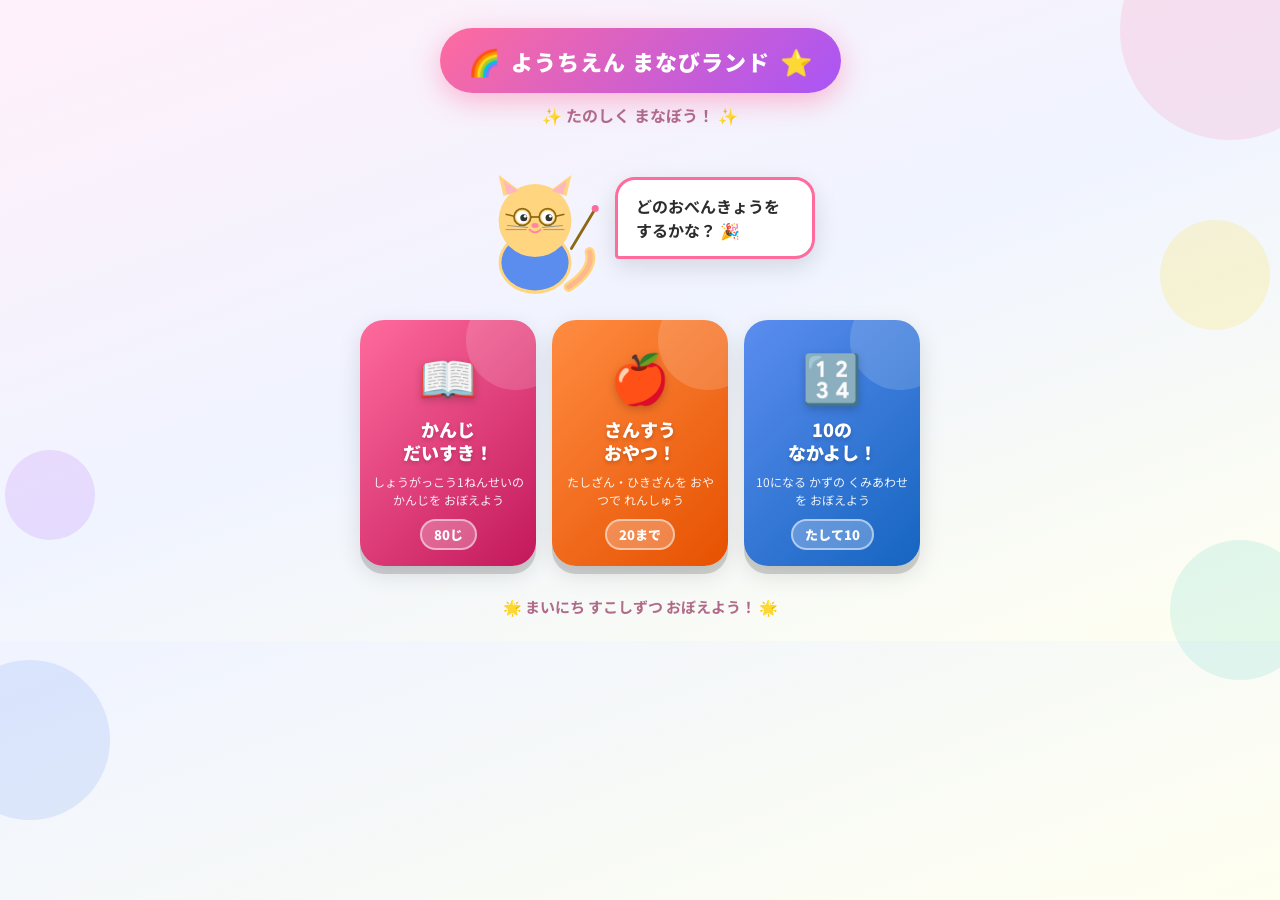
==== index.html @ 972ae527 "feat: 幼稚園向け学習アプリ統合版「まなびランド」を構築 メインハブ（index.html）から3つのサブアプリをシームレスに統合。 新しいアプリの追加はフォルダ作成+メニューにカード追加だけで完" ====
<!DOCTYPE html>
<html lang="ja">
<head>
  <meta charset="UTF-8">
  <meta name="viewport" content="width=device-width, initial-scale=1.0, user-scalable=no">
  <meta name="theme-color" content="#FF6B9D">
  <meta name="apple-mobile-web-app-capable" content="yes">
  <meta name="apple-mobile-web-app-status-bar-style" content="black-translucent">
  <title>ようちえん まなびランド 🌈</title>
  <link rel="manifest" href="manifest.json">
  <link rel="stylesheet" href="style.css">
  <link href="https://fonts.googleapis.com/css2?family=Kosugi+Maru&family=Noto+Sans+JP:wght@400;700;900&display=swap" rel="stylesheet">
</head>
<body>

<!-- ===== 背景デコレーション ===== -->
<div class="bg-shapes" aria-hidden="true">
  <div class="shape s1"></div>
  <div class="shape s2"></div>
  <div class="shape s3"></div>
  <div class="shape s4"></div>
  <div class="shape s5"></div>
</div>

<!-- ===== ヘッダー ===== -->
<header class="hub-header">
  <div class="title-badge">
    <span class="title-emoji">🌈</span>
    <span class="title-text">ようちえん まなびランド</span>
    <span class="title-emoji">⭐</span>
  </div>
  <div class="stars-row">✨ たのしく まなぼう！ ✨</div>
</header>

<!-- ===== マスコットキャラクター ===== -->
<div class="mascot-area">
  <div class="mascot-neko" id="mascotNeko" aria-label="ねこせんせい">
    <!-- ねこ先生SVG -->
    <svg viewBox="0 0 200 220" xmlns="http://www.w3.org/2000/svg" width="140" height="154">
      <ellipse cx="100" cy="165" rx="52" ry="45" fill="#FFD580"/>
      <ellipse cx="100" cy="165" rx="48" ry="40" fill="#5B8DEF"/>
      <polygon points="90,130 100,145 110,130 105,155 95,155" fill="#FF6B9D"/>
      <circle cx="100" cy="105" r="52" fill="#FFD580"/>
      <polygon points="55,70 48,40 78,62" fill="#FFD580"/>
      <polygon points="60,68 55,48 76,63" fill="#FFB6C1"/>
      <polygon points="145,70 152,40 122,62" fill="#FFD580"/>
      <polygon points="140,68 145,48 124,63" fill="#FFB6C1"/>
      <circle cx="82" cy="100" r="9" fill="white"/>
      <circle cx="118" cy="100" r="9" fill="white"/>
      <circle cx="84" cy="101" r="5" fill="#333"/>
      <circle cx="120" cy="101" r="5" fill="#333"/>
      <circle cx="86" cy="99" r="2" fill="white"/>
      <circle cx="122" cy="99" r="2" fill="white"/>
      <ellipse cx="100" cy="112" rx="5" ry="3.5" fill="#FF85A1"/>
      <path d="M92,118 Q100,126 108,118" stroke="#FF85A1" stroke-width="2.5" fill="none" stroke-linecap="round"/>
      <line x1="60" y1="112" x2="90" y2="115" stroke="#999" stroke-width="1.5"/>
      <line x1="58" y1="118" x2="88" y2="118" stroke="#999" stroke-width="1.5"/>
      <line x1="110" y1="115" x2="140" y2="112" stroke="#999" stroke-width="1.5"/>
      <line x1="112" y1="118" x2="142" y2="118" stroke="#999" stroke-width="1.5"/>
      <circle cx="82" cy="100" r="12" fill="none" stroke="#8B6914" stroke-width="2.5"/>
      <circle cx="118" cy="100" r="12" fill="none" stroke="#8B6914" stroke-width="2.5"/>
      <line x1="94" y1="100" x2="106" y2="100" stroke="#8B6914" stroke-width="2.5"/>
      <line x1="58" y1="96" x2="70" y2="99" stroke="#8B6914" stroke-width="2"/>
      <line x1="130" y1="99" x2="142" y2="96" stroke="#8B6914" stroke-width="2"/>
      <line x1="152" y1="145" x2="185" y2="90" stroke="#8B6914" stroke-width="4" stroke-linecap="round"/>
      <circle cx="186" cy="88" r="5" fill="#FF6B9D"/>
      <path d="M148,200 Q185,175 178,150" stroke="#FFD580" stroke-width="14" fill="none" stroke-linecap="round"/>
      <path d="M148,200 Q185,175 178,150" stroke="#FFB88C" stroke-width="7" fill="none" stroke-linecap="round"/>
    </svg>
  </div>
  <div class="speech-bubble" id="speechBubble">
    <span id="speechText">どのおべんきょうを するかな？ 🎉</span>
  </div>
</div>

<!-- ===== アプリカード一覧 ===== -->
<main class="app-grid" id="appGrid">

  <!-- カード1: 漢字 -->
  <a href="apps/kanji/index.html" class="app-card app-card--kanji" aria-label="かんじだいすき">
    <div class="card-icon">📖</div>
    <div class="card-title">かんじ<br>だいすき！</div>
    <div class="card-desc">しょうがっこう1ねんせいの かんじを おぼえよう</div>
    <div class="card-badge">80じ</div>
  </a>

  <!-- カード2: 計算 -->
  <a href="apps/math/index.html" class="app-card app-card--math" aria-label="さんすうおやつだいぼうけん">
    <div class="card-icon">🍎</div>
    <div class="card-title">さんすう<br>おやつ！</div>
    <div class="card-desc">たしざん・ひきざんを おやつで れんしゅう</div>
    <div class="card-badge">20まで</div>
  </a>

  <!-- カード3: 10の組み合わせ -->
  <a href="apps/juucombo/index.html" class="app-card app-card--juucombo" aria-label="10のなかよし">
    <div class="card-icon">🔢</div>
    <div class="card-title">10の<br>なかよし！</div>
    <div class="card-desc">10になる かずの くみあわせを おぼえよう</div>
    <div class="card-badge">たして10</div>
  </a>

  <!-- 追加アプリ用プレースホルダー（将来の拡張） -->
  <!-- 新しいアプリを追加するには、ここに <a class="app-card"> を追加するだけ！ -->

</main>

<!-- ===== フッター ===== -->
<footer class="hub-footer">
  <span>🌟 まいにち すこしずつ おぼえよう！ 🌟</span>
</footer>

<script src="hub.js"></script>
<script>
  if ('serviceWorker' in navigator) {
    navigator.serviceWorker.register('sw.js').catch(() => {});
  }
</script>
</body>
</html>
---- style.css ----
/* ==========================================
   ようちえん まなびランド - style.css (ハブ)
   ========================================== */

:root {
  --pink:    #FF6B9D;
  --yellow:  #FFD700;
  --blue:    #5B8DEF;
  --green:   #4ECDC4;
  --purple:  #A855F7;
  --orange:  #FF8C42;
  --red:     #FF4757;
  --bg:      #FFF5FB;
  --text:    #2D2D2D;
  --shadow:  0 8px 24px rgba(0,0,0,0.12);
  --radius:  24px;
}

* { box-sizing: border-box; margin: 0; padding: 0; -webkit-tap-highlight-color: transparent; }

html, body {
  width: 100%;
  min-height: 100%;
  font-family: 'Kosugi Maru', 'Noto Sans JP', sans-serif;
  background: linear-gradient(160deg, #FFF0FA 0%, #F0F4FF 50%, #FFFFF0 100%);
  color: var(--text);
  overflow-x: hidden;
}

/* ===== 背景デコレーション ===== */
.bg-shapes {
  position: fixed; inset: 0; pointer-events: none; overflow: hidden; z-index: 0;
}
.shape {
  position: absolute; border-radius: 50%; opacity: 0.15;
  animation: floatShape 7s ease-in-out infinite;
}
.s1 { width:220px; height:220px; background:var(--pink);   top:-80px;  right:-60px;  animation-delay:0s;   }
.s2 { width:160px; height:160px; background:var(--blue);   bottom:80px; left:-50px;  animation-delay:2s;   }
.s3 { width:110px; height:110px; background:var(--yellow); top:220px;  right:10px;   animation-delay:1s;   }
.s4 { width:140px; height:140px; background:var(--green);  bottom:220px;right:-30px; animation-delay:3.5s; }
.s5 { width: 90px; height: 90px; background:var(--purple); top:50%;    left:5px;     animation-delay:1.5s; }

@keyframes floatShape {
  0%,100% { transform: translateY(0)    rotate(0deg); }
  50%      { transform: translateY(-22px) rotate(18deg); }
}

/* ===== ヘッダー ===== */
.hub-header {
  position: relative; z-index: 1;
  text-align: center;
  padding: 28px 20px 10px;
}
.title-badge {
  display: inline-flex; align-items: center; gap: 10px;
  background: linear-gradient(135deg, var(--pink), var(--purple));
  color: white;
  padding: 14px 28px; border-radius: 50px;
  box-shadow: 0 8px 28px rgba(255,107,157,0.45);
  font-size: clamp(16px, 4.5vw, 22px);
  font-weight: 900; letter-spacing: 1px;
}
.title-emoji { font-size: clamp(20px, 5vw, 26px); }
.stars-row {
  margin-top: 10px;
  font-size: clamp(12px, 3.5vw, 16px);
  color: #b06a8a; font-weight: 700;
}

/* ===== マスコット ===== */
.mascot-area {
  position: relative; z-index: 1;
  display: flex; align-items: flex-start; gap: 10px;
  padding: 10px 20px 4px;
  justify-content: center;
}
.mascot-neko {
  animation: nekoFloat 3.5s ease-in-out infinite;
  flex-shrink: 0;
}
@keyframes nekoFloat {
  0%,100% { transform: translateY(0) rotate(-2deg); }
  50%      { transform: translateY(-12px) rotate(2deg); }
}
.speech-bubble {
  background: white;
  border: 3px solid var(--pink);
  border-radius: 20px 20px 20px 4px;
  padding: 14px 18px;
  max-width: 200px;
  box-shadow: var(--shadow);
  font-size: clamp(13px, 3.8vw, 16px);
  font-weight: 700;
  color: var(--text);
  margin-top: 30px;
  animation: bubblePop 0.5s cubic-bezier(.36,.07,.19,.97) forwards;
}
@keyframes bubblePop {
  0%   { transform: scale(0); opacity: 0; }
  60%  { transform: scale(1.08); }
  100% { transform: scale(1); opacity: 1; }
}

/* ===== アプリカードグリッド ===== */
.app-grid {
  position: relative; z-index: 1;
  display: grid;
  grid-template-columns: repeat(auto-fill, minmax(150px, 1fr));
  gap: 16px;
  padding: 10px 20px 20px;
  max-width: 600px;
  margin: 0 auto;
}

/* ===== アプリカード ===== */
.app-card {
  display: flex; flex-direction: column; align-items: center;
  text-decoration: none; color: white;
  border-radius: var(--radius);
  padding: 20px 12px 16px;
  box-shadow: 0 8px 0 rgba(0,0,0,0.15), var(--shadow);
  transition: transform 0.12s, box-shadow 0.12s;
  position: relative; overflow: hidden;
  cursor: pointer;
  -webkit-user-select: none; user-select: none;
}
.app-card:active {
  transform: translateY(5px);
  box-shadow: 0 3px 0 rgba(0,0,0,0.15);
}
.app-card::before {
  content: ''; position: absolute; top: -30px; right: -30px;
  width: 100px; height: 100px; border-radius: 50%;
  background: rgba(255,255,255,0.15);
}

/* カード別カラー */
.app-card--kanji {
  background: linear-gradient(135deg, var(--pink) 0%, #c2185b 100%);
}
.app-card--math {
  background: linear-gradient(135deg, var(--orange) 0%, #e65100 100%);
}
.app-card--juucombo {
  background: linear-gradient(135deg, var(--blue) 0%, #1565c0 100%);
}
/* 4つ目以降のカード用（将来の追加用） */
.app-card--new4 {
  background: linear-gradient(135deg, var(--green) 0%, #00695c 100%);
}
.app-card--new5 {
  background: linear-gradient(135deg, var(--purple) 0%, #6a1b9a 100%);
}
.app-card--new6 {
  background: linear-gradient(135deg, var(--yellow) 0%, #e65100 100%);
  color: #5a2800;
}

.card-icon {
  font-size: clamp(36px, 10vw, 48px);
  margin-bottom: 8px;
  filter: drop-shadow(0 3px 4px rgba(0,0,0,0.2));
  animation: iconBounce 2.5s ease-in-out infinite;
}
.app-card:nth-child(2) .card-icon { animation-delay: 0.3s; }
.app-card:nth-child(3) .card-icon { animation-delay: 0.6s; }
@keyframes iconBounce {
  0%,100% { transform: scale(1); }
  50%      { transform: scale(1.08) translateY(-4px); }
}

.card-title {
  font-size: clamp(15px, 4.5vw, 18px);
  font-weight: 900; text-align: center; line-height: 1.3;
  text-shadow: 0 2px 4px rgba(0,0,0,0.2);
  margin-bottom: 8px;
}
.card-desc {
  font-size: clamp(10px, 3vw, 12px);
  text-align: center; line-height: 1.5;
  opacity: 0.9;
  margin-bottom: 10px;
}
.card-badge {
  background: rgba(255,255,255,0.25);
  border: 2px solid rgba(255,255,255,0.5);
  border-radius: 20px; padding: 4px 12px;
  font-size: clamp(11px, 3vw, 13px); font-weight: 900;
}

/* ===== フッター ===== */
.hub-footer {
  position: relative; z-index: 1;
  text-align: center;
  padding: 10px 20px 24px;
  font-size: clamp(12px, 3.5vw, 15px);
  color: #b06a8a; font-weight: 700;
}

/* ===== タブレット向け ===== */
@media (min-width: 600px) {
  .app-grid {
    grid-template-columns: repeat(3, 1fr);
  }
  .mascot-area {
    justify-content: center;
  }
}

/* ===== スクロールバー ===== */
::-webkit-scrollbar { width: 6px; }
::-webkit-scrollbar-thumb { background: rgba(0,0,0,0.15); border-radius: 3px; }
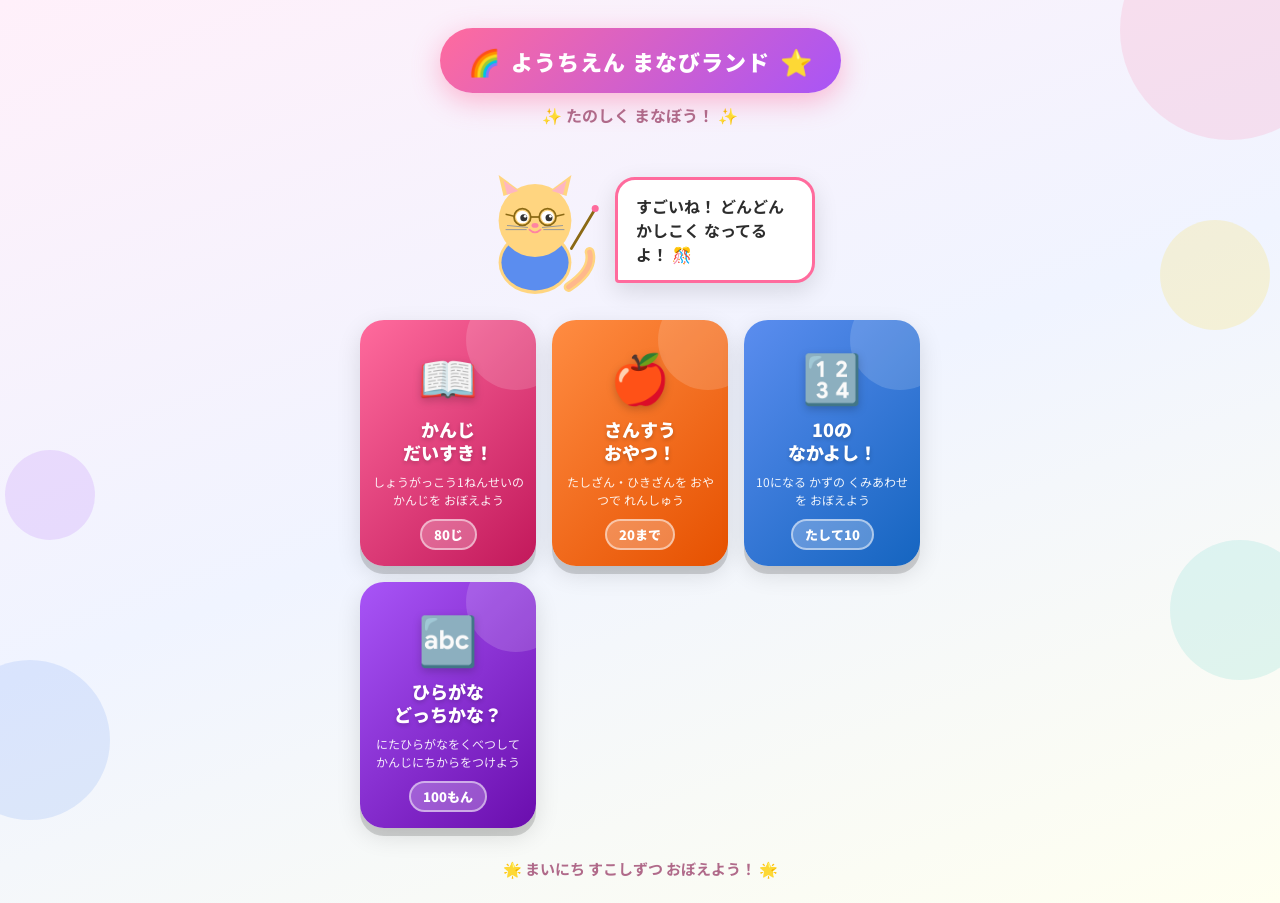
==== commit df80d7d8: "学びランドのアプリを複数改善 【かんじだいすき】 - イラストの横（下）に漢字の読みがなを表示するよう追加 - デッキ管理を実装: 全80字を一周するまで同じ漢字が重複しないよう管理 - 一周後は間違" ====
--- a/index.html
+++ b/index.html
@@ -100,8 +100,13 @@
     <div class="card-badge">たして10</div>
   </a>
 
-  <!-- 追加アプリ用プレースホルダー（将来の拡張） -->
-  <!-- 新しいアプリを追加するには、ここに <a class="app-card"> を追加するだけ！ -->
+  <!-- カード4: にたもじ -->
+  <a href="apps/no5/index.html" class="app-card app-card--no5" aria-label="ひらがなどっちかな">
+    <div class="card-icon">🔤</div>
+    <div class="card-title">ひらがな<br>どっちかな？</div>
+    <div class="card-desc">にたひらがなをくべつしてかんじにちからをつけよう</div>
+    <div class="card-badge">100もん</div>
+  </a>
 
 </main>
 
--- a/style.css
+++ b/style.css
@@ -145,6 +145,9 @@
 .app-card--juucombo {
   background: linear-gradient(135deg, var(--blue) 0%, #1565c0 100%);
 }
+.app-card--no5 {
+  background: linear-gradient(135deg, var(--purple) 0%, #6a0dad 100%);
+}
 /* 4つ目以降のカード用（将来の追加用） */
 .app-card--new4 {
   background: linear-gradient(135deg, var(--green) 0%, #00695c 100%);
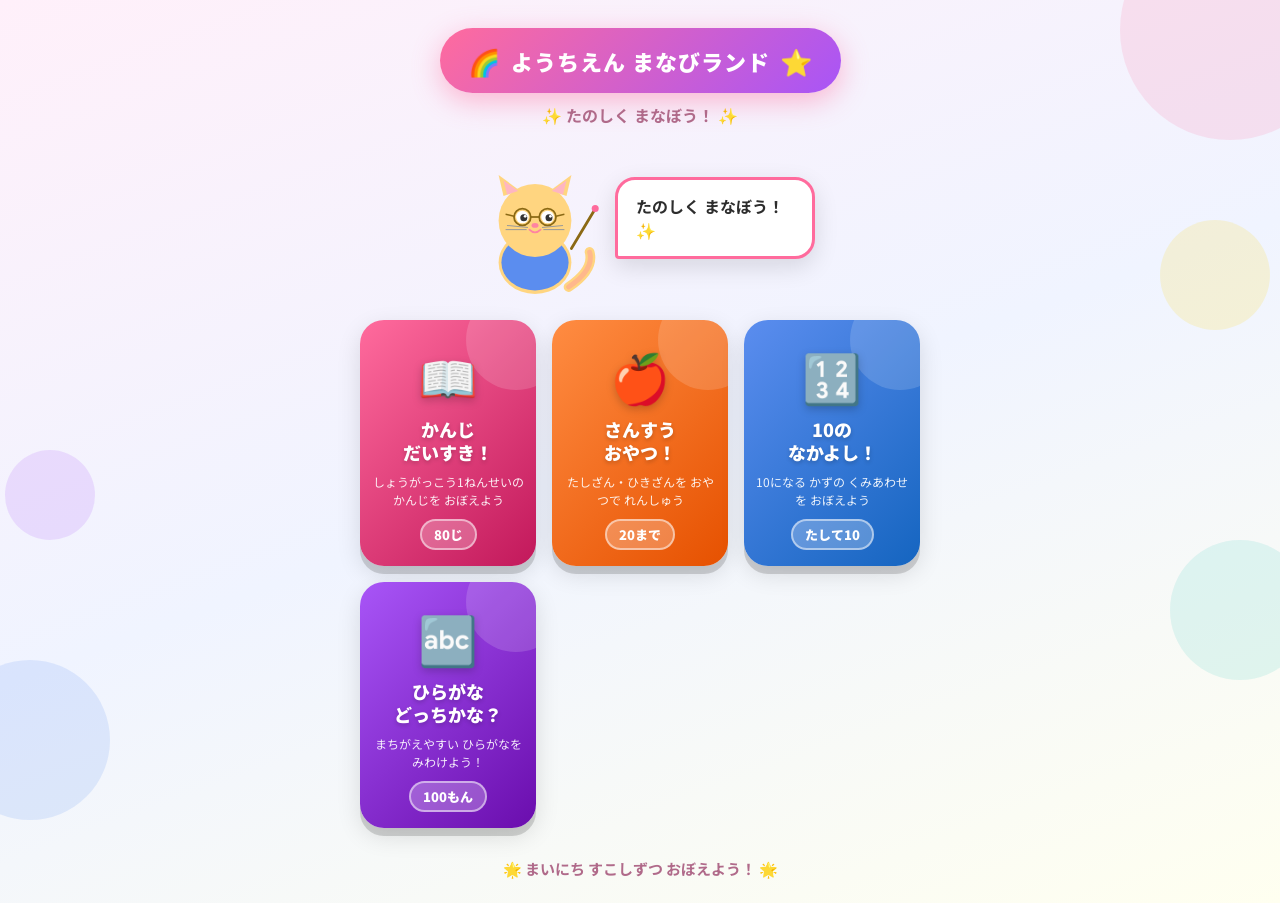
==== commit cbdb707c: "fix: 音声デフォルトOFF・漢字フラッシュ修正・足し算結果画面改善・その他UX改良 - 音声（Speech Synthesis）をデフォルトOFFに変更（全4アプリ） - 漢字アプリ: 問題表示時" ====
--- a/index.html
+++ b/index.html
@@ -104,7 +104,7 @@
   <a href="apps/no5/index.html" class="app-card app-card--no5" aria-label="ひらがなどっちかな">
     <div class="card-icon">🔤</div>
     <div class="card-title">ひらがな<br>どっちかな？</div>
-    <div class="card-desc">にたひらがなをくべつしてかんじにちからをつけよう</div>
+    <div class="card-desc">まちがえやすい ひらがなを みわけよう！</div>
     <div class="card-badge">100もん</div>
   </a>
 
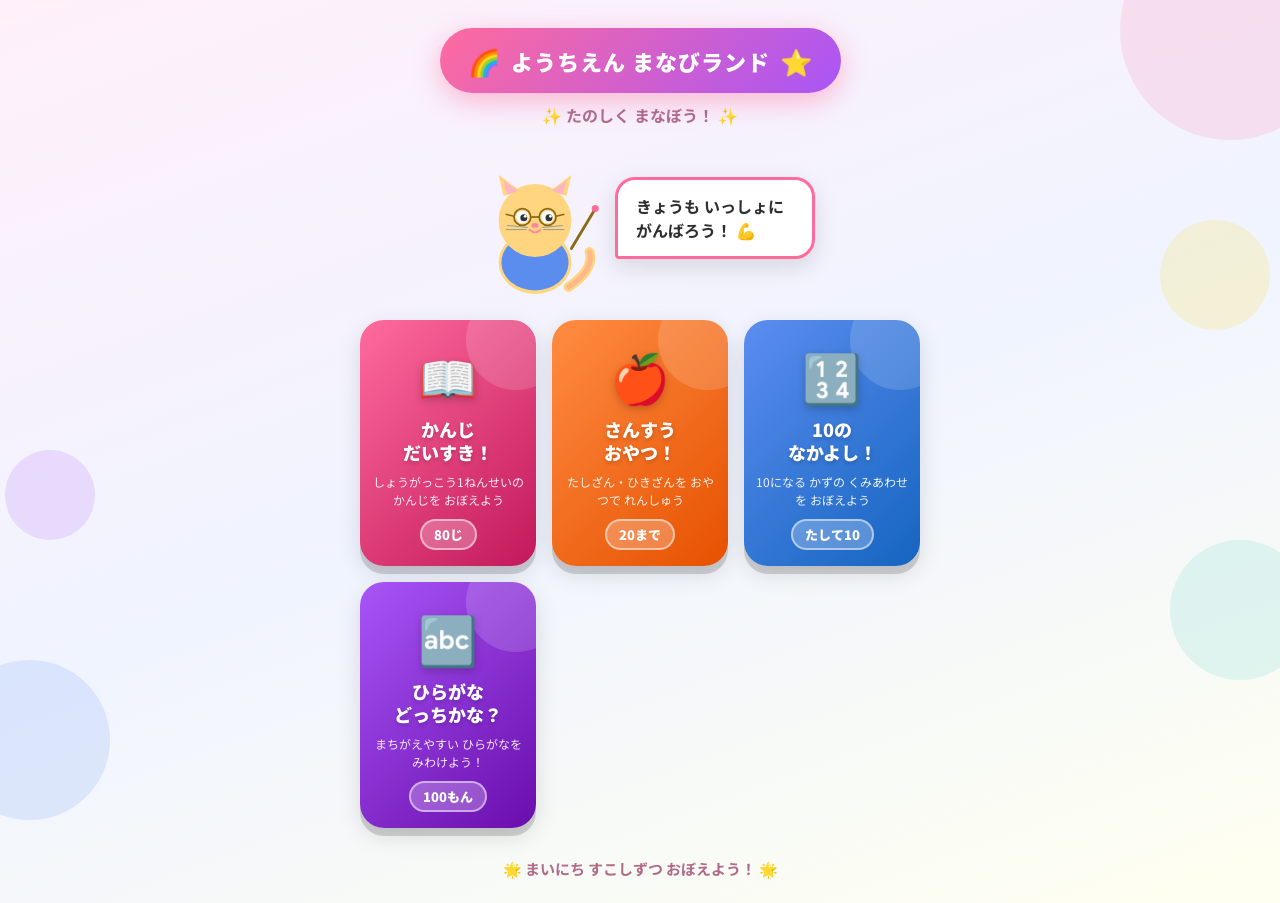
==== commit 9a0a1b5b: "fix: 日本語発音改善 - 高品質ボイスを優先選択するユーティリティを追加 Web Speech API でボイスを明示的に指定していなかったため、 ブラウザのデフォルト（低品質）が使われていた問題" ====
--- a/index.html
+++ b/index.html
@@ -115,6 +115,7 @@
   <span>🌟 まいにち すこしずつ おぼえよう！ 🌟</span>
 </footer>
 
+<script src="common/speech.js"></script>
 <script src="hub.js"></script>
 <script>
   if ('serviceWorker' in navigator) {
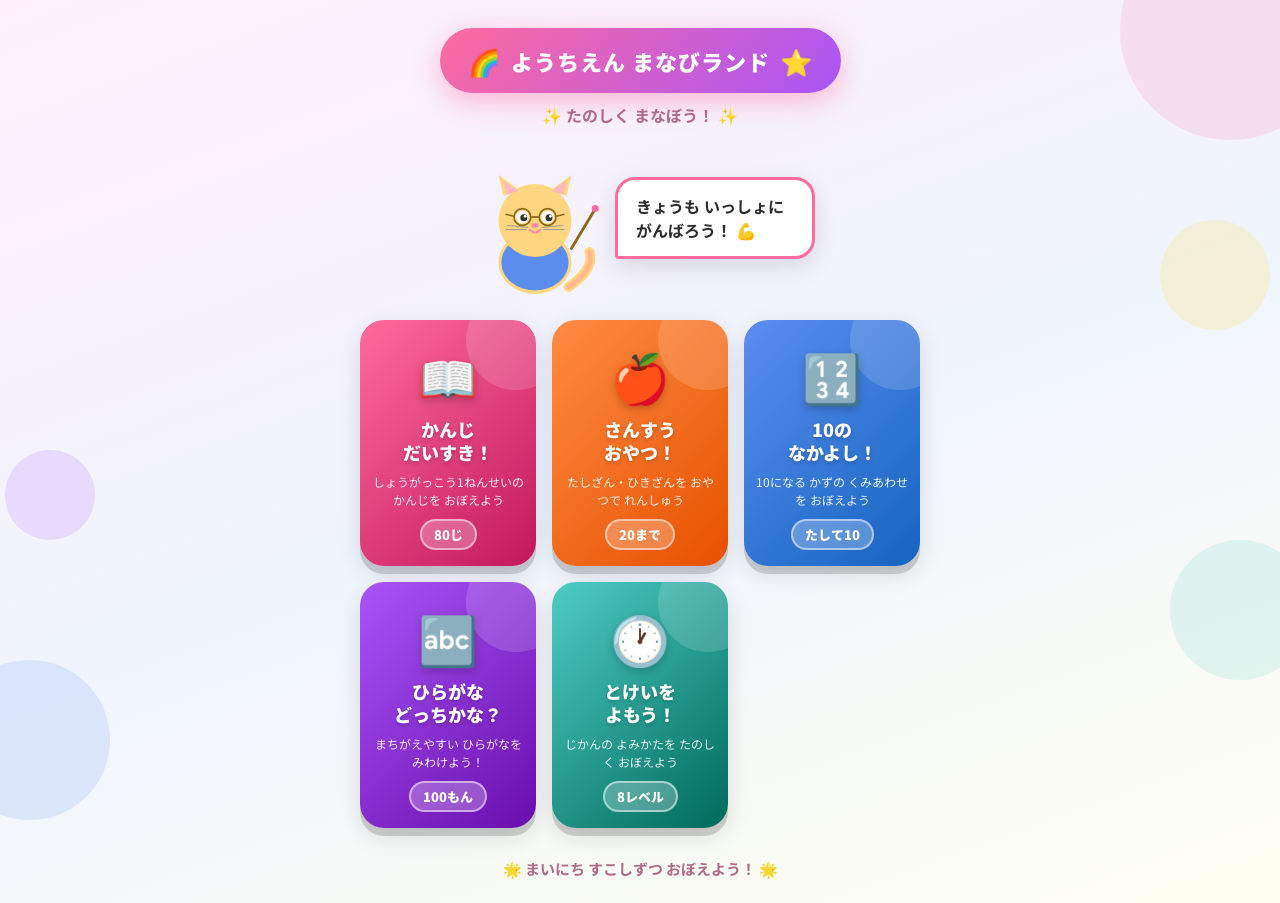
==== commit ba846a22: "fix: 時計アプリをメニュー・SWに追加、キャッシュをv4に更新 - index.html: とけいをよもうカードを追加 - style.css: clock カード色を追加 - sw.js: キャ" ====
--- a/index.html
+++ b/index.html
@@ -108,6 +108,15 @@
     <div class="card-badge">100もん</div>
   </a>
 
+
+  <!-- カード5: とけい -->
+  <a href="apps/clock/index.html" class="app-card app-card--clock" aria-label="とけいをよもう">
+    <div class="card-icon">🕐</div>
+    <div class="card-title">とけいを<br>よもう！</div>
+    <div class="card-desc">じかんの よみかたを たのしく おぼえよう</div>
+    <div class="card-badge">8レベル</div>
+  </a>
+
 </main>
 
 <!-- ===== フッター ===== -->
--- a/style.css
+++ b/style.css
@@ -148,6 +148,9 @@
 .app-card--no5 {
   background: linear-gradient(135deg, var(--purple) 0%, #6a0dad 100%);
 }
+.app-card--clock {
+  background: linear-gradient(135deg, var(--green) 0%, #00695c 100%);
+}
 /* 4つ目以降のカード用（将来の追加用） */
 .app-card--new4 {
   background: linear-gradient(135deg, var(--green) 0%, #00695c 100%);
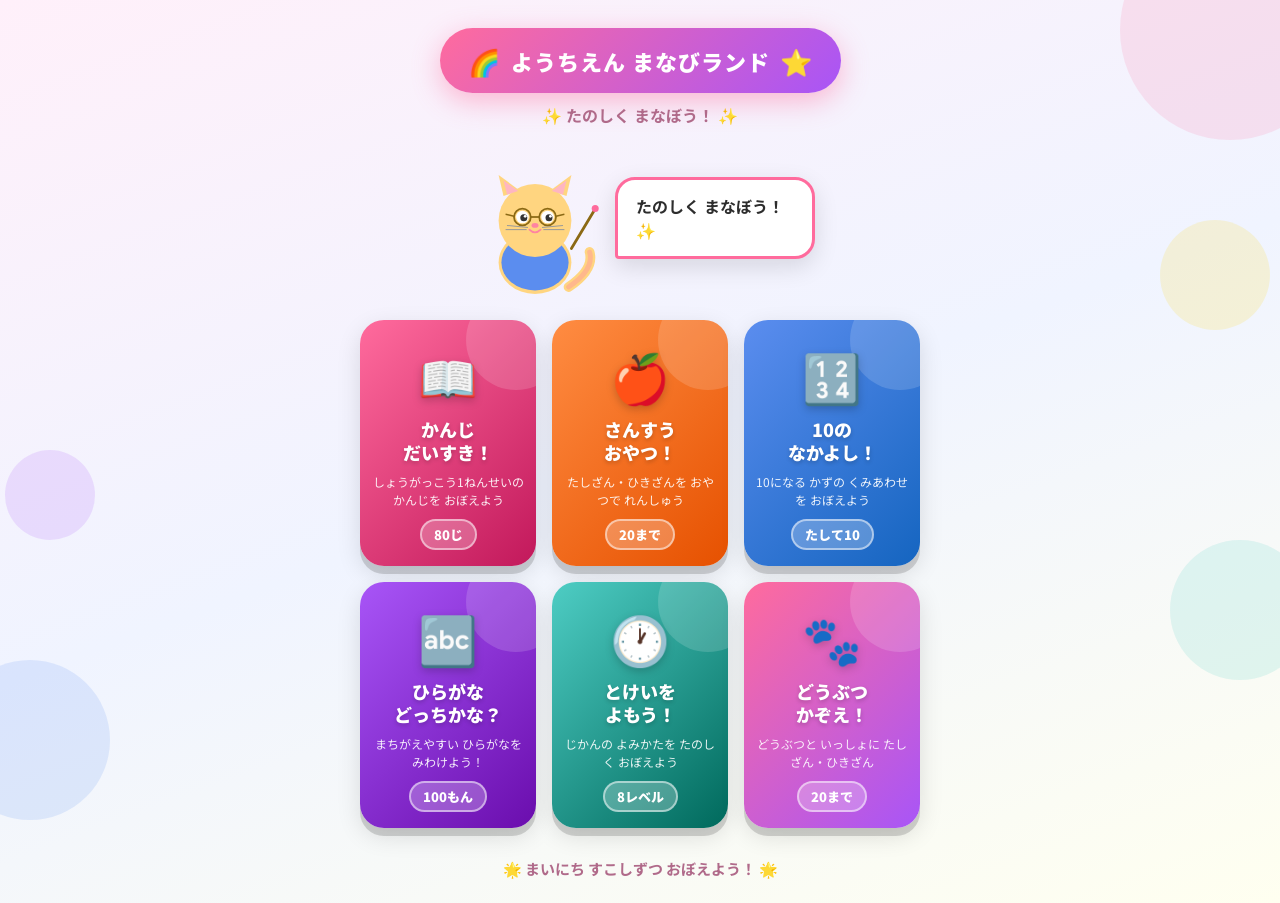
==== commit f37f5c11: "どうぶつかぞえゲームを追加 - ネコ・イヌ・ハムスター・ゾウ・キリンの5種類の動物を使ったたし算・ひき算ゲーム - 4択と入力式の2つの回答モードに対応 - 10以下・20以下の2レベルを用意 - 正" ====
--- a/index.html
+++ b/index.html
@@ -117,6 +117,14 @@
     <div class="card-badge">8レベル</div>
   </a>
 
+  <!-- カード6: どうぶつかぞえ -->
+  <a href="apps/animals/index.html" class="app-card app-card--animals" aria-label="どうぶつかぞえ">
+    <div class="card-icon">🐾</div>
+    <div class="card-title">どうぶつ<br>かぞえ！</div>
+    <div class="card-desc">どうぶつと いっしょに たしざん・ひきざん</div>
+    <div class="card-badge">20まで</div>
+  </a>
+
 </main>
 
 <!-- ===== フッター ===== -->
--- a/style.css
+++ b/style.css
@@ -151,6 +151,9 @@
 .app-card--clock {
   background: linear-gradient(135deg, var(--green) 0%, #00695c 100%);
 }
+.app-card--animals {
+  background: linear-gradient(135deg, #FF6B9D 0%, #A855F7 100%);
+}
 /* 4つ目以降のカード用（将来の追加用） */
 .app-card--new4 {
   background: linear-gradient(135deg, var(--green) 0%, #00695c 100%);
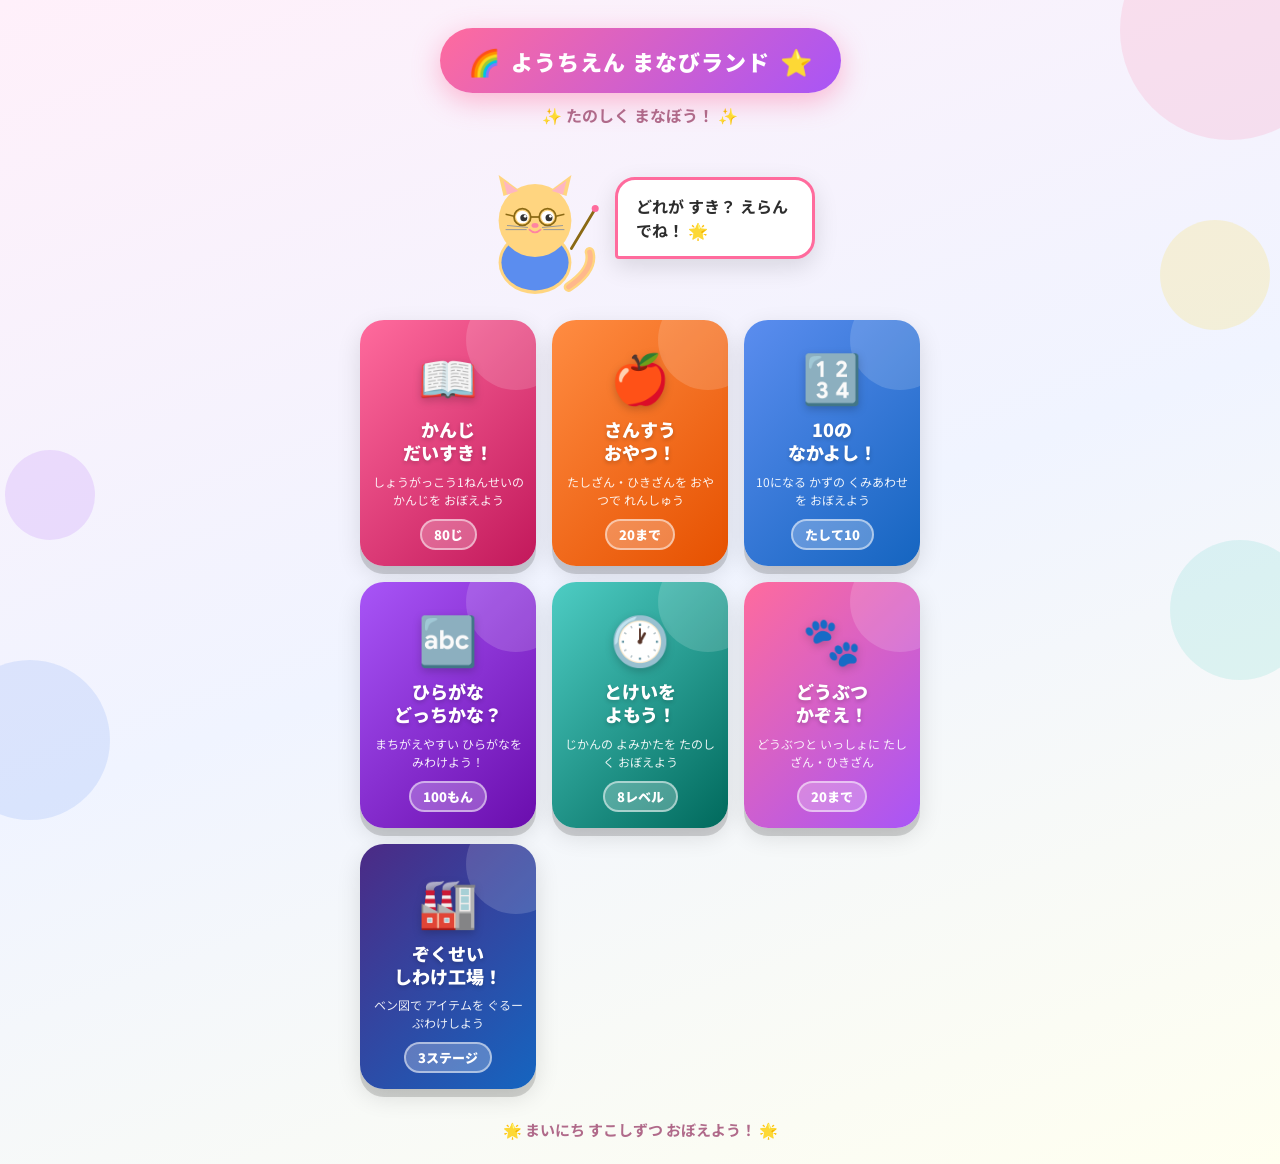
==== commit 36958bf8: "feat: 第7アプリ「ぞくせい仕分け工場」を追加 ベン図で属性を仕分ける知育ゲーム（7〜9歳向け）を実装。 要件定義書(docs/zokusei-wakke-factory-spec.md)に基づき" ====
--- a/index.html
+++ b/index.html
@@ -125,6 +125,14 @@
     <div class="card-badge">20まで</div>
   </a>
 
+  <!-- カード7: ぞくせい仕分け工場 -->
+  <a href="apps/zokusei/index.html" class="app-card app-card--zokusei" aria-label="ぞくせいしわけこうじょう">
+    <div class="card-icon">🏭</div>
+    <div class="card-title">ぞくせい<br>しわけ工場！</div>
+    <div class="card-desc">ベン図で アイテムを ぐるーぷわけしよう</div>
+    <div class="card-badge">3ステージ</div>
+  </a>
+
 </main>
 
 <!-- ===== フッター ===== -->
--- a/style.css
+++ b/style.css
@@ -165,6 +165,9 @@
   background: linear-gradient(135deg, var(--yellow) 0%, #e65100 100%);
   color: #5a2800;
 }
+.app-card--zokusei {
+  background: linear-gradient(135deg, #4C2A85 0%, #1565C0 100%);
+}
 
 .card-icon {
   font-size: clamp(36px, 10vw, 48px);
